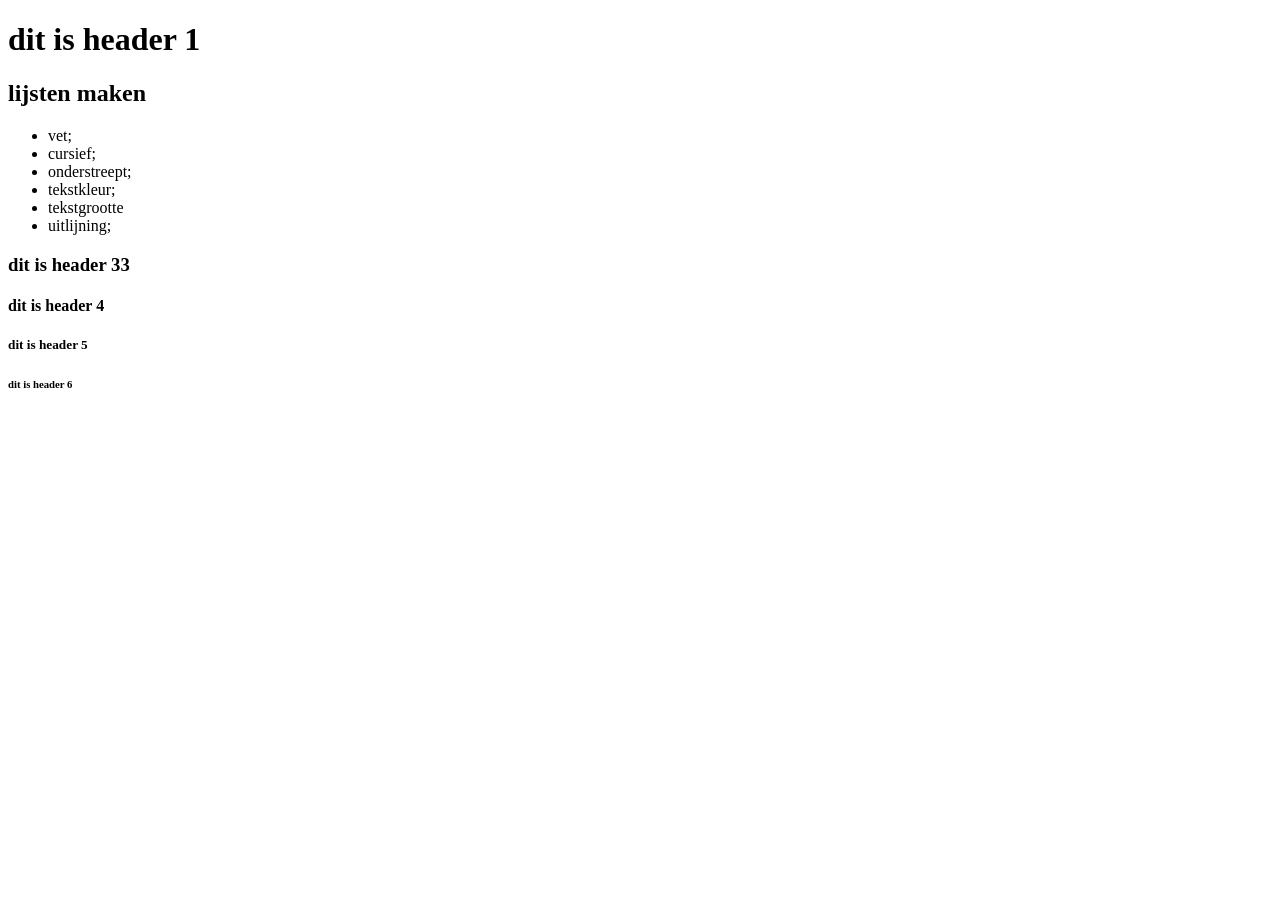
==== index.html @ 793a6b46 "title toegevoegd" ====
<!DOCTYPE html>
<html>
    <head>
    <title> website </title>
    </head>
    <body>
        <h1> dit is header 1 </h1>
        <h2> lijsten maken </h2>
        <ul>
        <li>vet; </li>
        <li>cursief; </li>
        <li>onderstreept; </li>
        <li>tekstkleur; </li>
        <li>tekstgrootte </li>
        <li>uitlijning; </li>
        </ul>
        <h3> dit is header 33 </h3>
        <h4> dit is header 4 </h4>
        <h5> dit is header 5 </h5>
        <h6> dit is header 6 </h6>
    
</body>

</html>
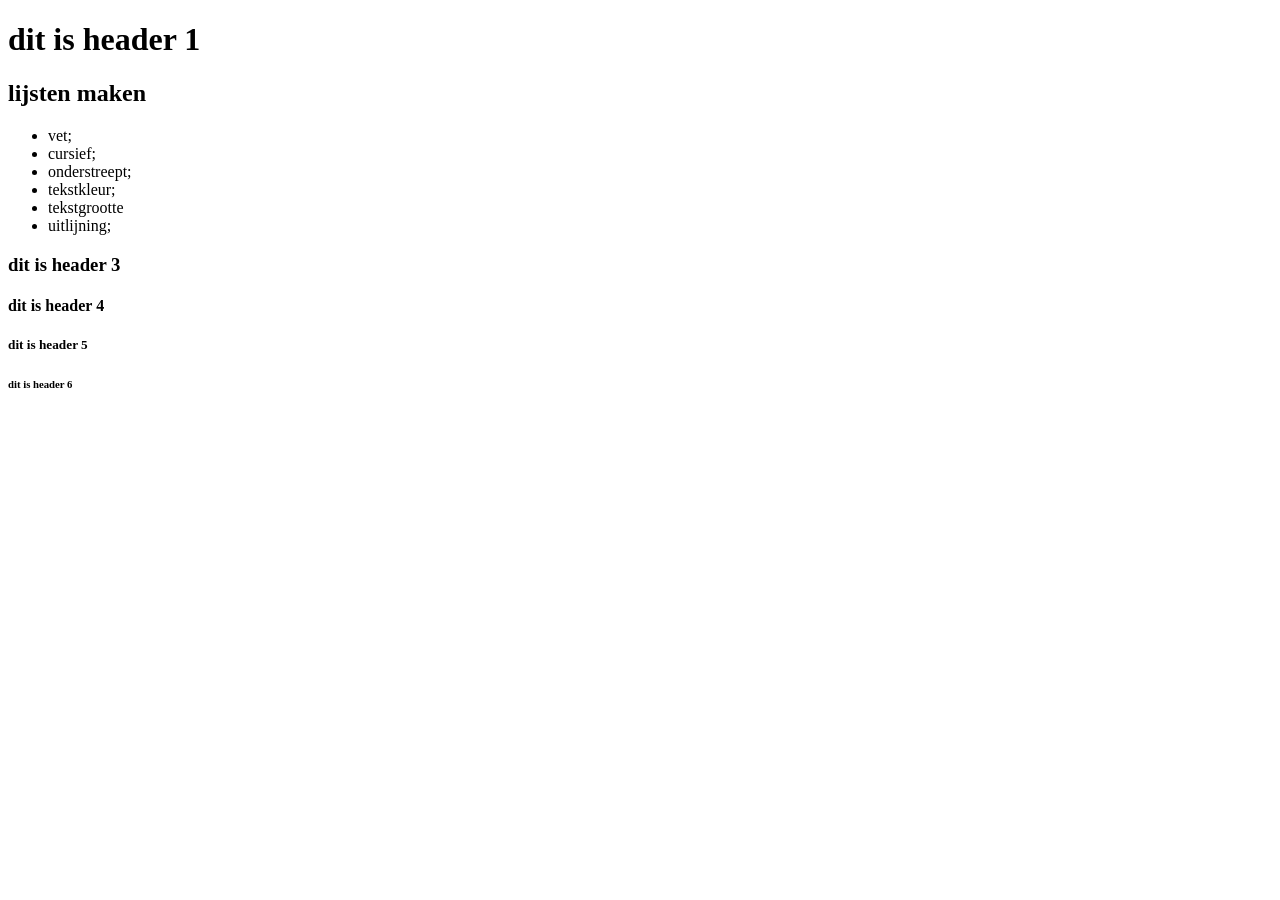
==== commit dafea828: "niks gwn iets verwijderd wat niet nodig was" ====
--- a/index.html
+++ b/index.html
@@ -14,7 +14,7 @@
         <li>tekstgrootte </li>
         <li>uitlijning; </li>
         </ul>
-        <h3> dit is header 33 </h3>
+        <h3> dit is header 3 </h3>
         <h4> dit is header 4 </h4>
         <h5> dit is header 5 </h5>
         <h6> dit is header 6 </h6>
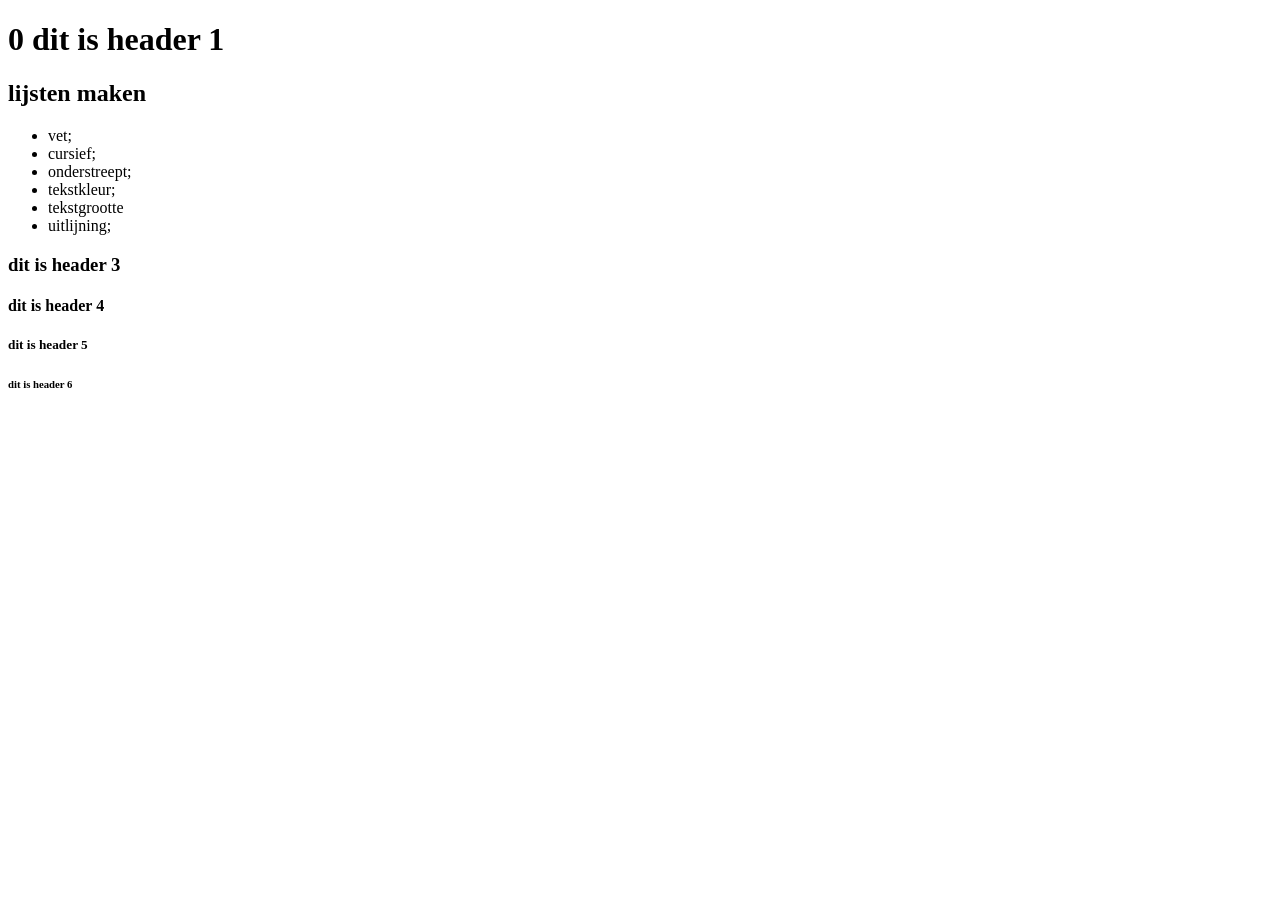
==== commit dd28c40b: "0" ====
--- a/index.html
+++ b/index.html
@@ -4,7 +4,7 @@
     <title> website </title>
     </head>
     <body>
-        <h1> dit is header 1 </h1>
+        <h1> 0           dit is header 1 </h1>
         <h2> lijsten maken </h2>
         <ul>
         <li>vet; </li>
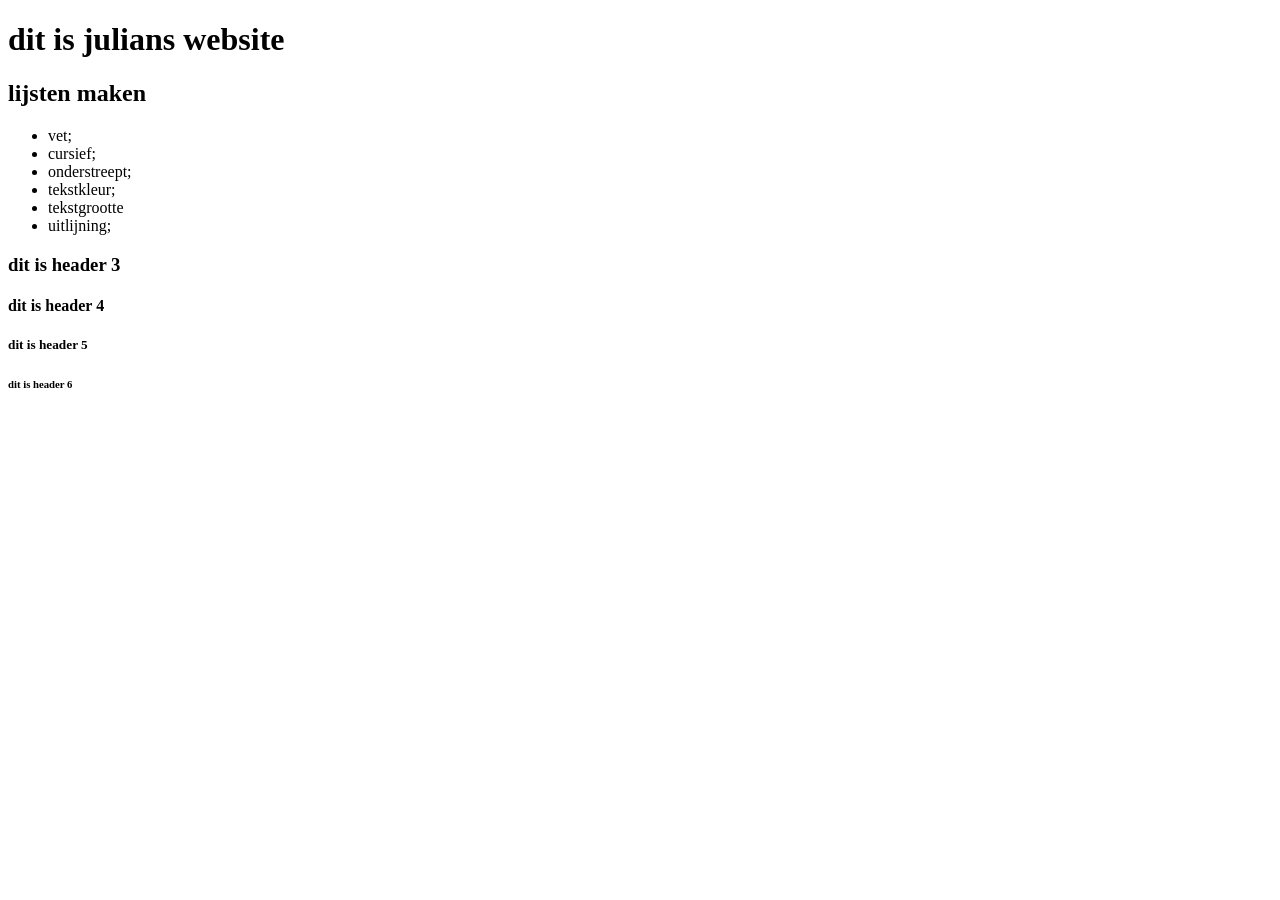
==== commit 9301e269: "m" ====
--- a/index.html
+++ b/index.html
@@ -4,7 +4,7 @@
     <title> website </title>
     </head>
     <body>
-        <h1> 0           dit is header 1 </h1>
+        <h1> dit is julians website </h1>
         <h2> lijsten maken </h2>
         <ul>
         <li>vet; </li>
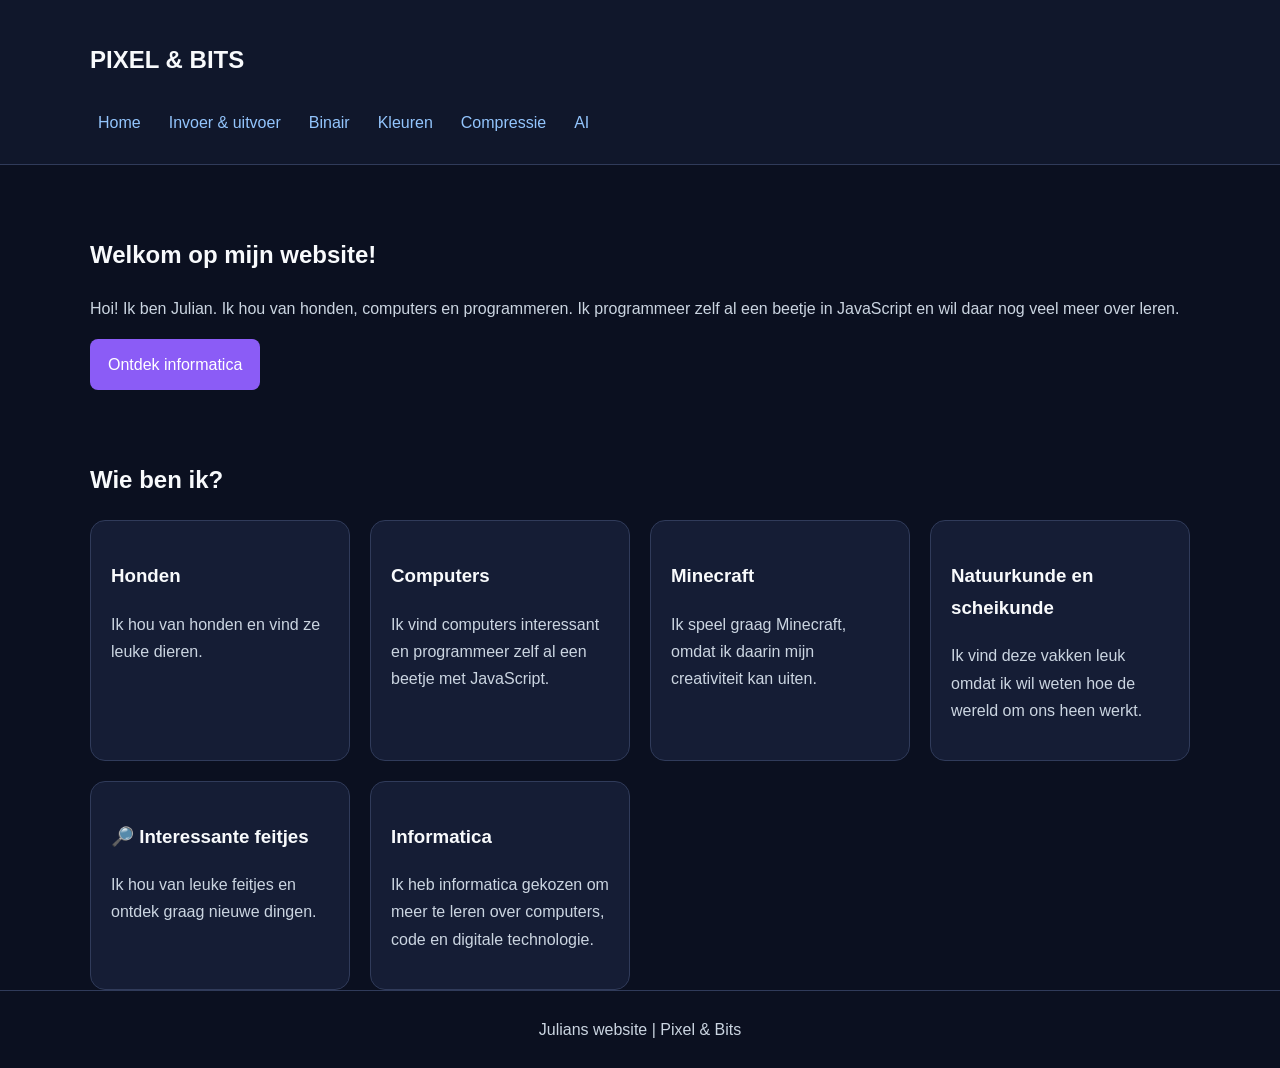
==== commit 5d3faf84: "Revise index.html with new layout and content Updated the HTML structure and added content for the w" ====
--- a/index.html
+++ b/index.html
@@ -1,24 +1,106 @@
+
 <!DOCTYPE html>
-<html>
-    <head>
-    <title> website </title>
-    </head>
-    <body>
-        <h1> dit is julians website </h1>
-        <h2> lijsten maken </h2>
-        <ul>
-        <li>vet; </li>
-        <li>cursief; </li>
-        <li>onderstreept; </li>
-        <li>tekstkleur; </li>
-        <li>tekstgrootte </li>
-        <li>uitlijning; </li>
-        </ul>
-        <h3> dit is header 3 </h3>
-        <h4> dit is header 4 </h4>
-        <h5> dit is header 5 </h5>
-        <h6> dit is header 6 </h6>
-    
+<html lang="nl">
+<head>
+    <!-- Instellingen van mijn website -->
+    <meta charset="UTF-8">
+    <meta name="viewport" content="width=device-width, initial-scale=1.0">
+    <title>Julians website | Pixel & Bits</title>
+
+    <!-- Koppel het CSS-bestand voor de kleuren -->
+    <link rel="stylesheet" href="style.css">
+</head>
+<body>
+
+    <!-- Menu bovenaan de website -->
+    <header>
+        <div class="container">
+            <h2>PIXEL & BITS</h2>
+            <nav>
+                <a href="index.html">Home</a>
+                <a href="invoer-verwerking-uitvoer.html">Invoer & uitvoer</a>
+                <a href="binair.html">Binair</a>
+                <a href="kleurmodellen.html">Kleuren</a>
+                <a href="compressie.html">Compressie</a>
+                <a href="ai.html">AI</a>
+            </nav>
+        </div>
+    </header>
+
+    <!-- Introductie -->
+    <main>
+        <section class="hero">
+            <div class="container">
+                <h1>Welkom op mijn website!</h1>
+                <p>
+                    Hoi! Ik ben Julian. Ik hou van honden, computers
+                    en programmeren. Ik programmeer zelf al een beetje
+                    in JavaScript en wil daar nog veel meer over leren.
+                </p>
+                <a class="button" href="invoer-verwerking-uitvoer.html">
+                    Ontdek informatica
+                </a>
+            </div>
+        </section>
+
+        <!-- Informatie over mijn interesses -->
+        <section class="container">
+            <h2>Wie ben ik?</h2>
+            <div class="grid">
+                <article class="card">
+                    <h3> Honden</h3>
+                    <p>Ik hou van honden en vind ze leuke dieren.</p>
+                </article>
+
+                <article class="card">
+                    <h3> Computers</h3>
+                    <p>
+                        Ik vind computers interessant en programmeer
+                        zelf al een beetje met JavaScript.
+                    </p>
+                </article>
+
+                <article class="card">
+                    <h3> Minecraft</h3>
+                    <p>
+                        Ik speel graag Minecraft, omdat ik daarin
+                        mijn creativiteit kan uiten.
+                    </p>
+                </article>
+
+                <article class="card">
+                    <h3> Natuurkunde en scheikunde</h3>
+                    <p>
+                        Ik vind deze vakken leuk omdat ik wil weten
+                        hoe de wereld om ons heen werkt.
+                    </p>
+                </article>
+
+                <article class="card">
+                    <h3>🔎 Interessante feitjes</h3>
+                    <p>
+                        Ik hou van leuke feitjes en ontdek graag
+                        nieuwe dingen.
+                    </p>
+                </article>
+
+                <article class="card">
+                    <h3> Informatica</h3>
+                    <p>
+                        Ik heb informatica gekozen om meer te leren
+                        over computers, code en digitale technologie.
+                    </p>
+                </article>
+            </div>
+        </section>
+    </main>
+
+    <!-- Onderaan de pagina -->
+    <footer>
+        <div class="container">
+            Julians website | Pixel & Bits
+        </div>
+    </footer>
+
 </body>
-
-</html>+</html>
--- a/style.css
+++ b/style.css
@@ -0,0 +1,120 @@
+/* Kleuren van mijn website */
+:root {
+    --achtergrond: #0b1020;
+    --kaart: #151d35;
+    --paars: #8b5cf6;
+    --lichtblauw: #93c5fd;
+    --wit: #f8fafc;
+    --tekst: #cbd5e1;
+}
+
+/* Algemene opmaak */
+* {
+    box-sizing: border-box;
+}
+
+body {
+    margin: 0;
+    font-family: Arial, sans-serif;
+    background: var(--achtergrond);
+    color: var(--tekst);
+    line-height: 1.7;
+}
+
+/* Inhoud in het midden */
+.container {
+    width: 92%;
+    max-width: 1100px;
+    margin: auto;
+}
+
+/* Menu bovenaan */
+header {
+    background: #10172b;
+    padding: 20px 0;
+    border-bottom: 1px solid #303b5a;
+}
+
+nav {
+    display: flex;
+    flex-wrap: wrap;
+    gap: 12px;
+}
+
+nav a {
+    color: var(--lichtblauw);
+    text-decoration: none;
+    padding: 8px;
+}
+
+nav a:hover {
+    background: var(--paars);
+    color: white;
+    border-radius: 8px;
+}
+
+/* Grote titel */
+.hero {
+    padding: 50px 0;
+}
+
+h1, h2, h3 {
+    color: var(--wit);
+}
+
+/* Kaarten met onderwerpen */
+.grid {
+    display: grid;
+    grid-template-columns: repeat(auto-fit, minmax(220px, 1fr));
+    gap: 20px;
+}
+
+.card {
+    background: var(--kaart);
+    border: 1px solid #303b5a;
+    border-radius: 15px;
+    padding: 20px;
+}
+
+/* Afbeeldingen */
+img {
+    max-width: 100%;
+    height: auto;
+    border-radius: 12px;
+}
+
+/* Paarse knoppen */
+.button {
+    display: inline-block;
+    background: var(--paars);
+    color: white;
+    padding: 12px 18px;
+    border-radius: 8px;
+    text-decoration: none;
+}
+
+/* Opmaak van video's */
+.video {
+    aspect-ratio: 16 / 9;
+    width: 100%;
+}
+
+.video iframe {
+    width: 100%;
+    height: 100%;
+    border: none;
+}
+
+/* Onderaan de pagina */
+footer {
+    padding: 25px;
+    text-align: center;
+    border-top: 1px solid #303b5a;
+}
+
+/* Opmaak voor kleine schermen */
+@media (max-width: 600px) {
+    .hero {
+        padding: 25px 0;
+    }
+}
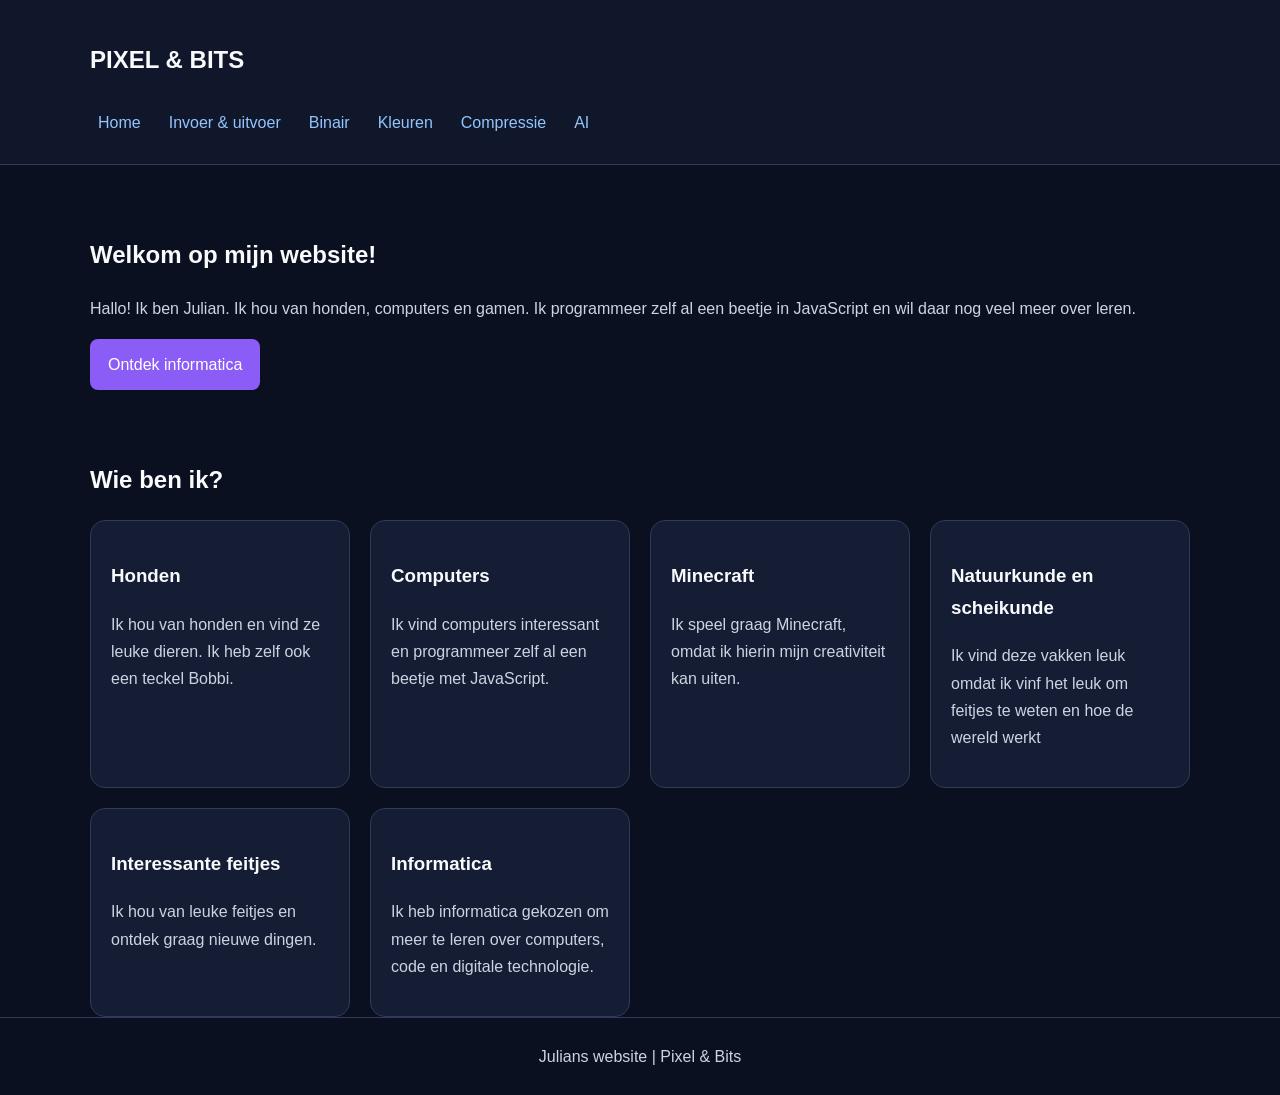
==== commit 277d5378: "Update personal introduction and interests" ====
--- a/index.html
+++ b/index.html
@@ -33,8 +33,8 @@
             <div class="container">
                 <h1>Welkom op mijn website!</h1>
                 <p>
-                    Hoi! Ik ben Julian. Ik hou van honden, computers
-                    en programmeren. Ik programmeer zelf al een beetje
+                    Hallo! Ik ben Julian. Ik hou van honden, computers
+                    en gamen. Ik programmeer zelf al een beetje
                     in JavaScript en wil daar nog veel meer over leren.
                 </p>
                 <a class="button" href="invoer-verwerking-uitvoer.html">
@@ -49,7 +49,7 @@
             <div class="grid">
                 <article class="card">
                     <h3> Honden</h3>
-                    <p>Ik hou van honden en vind ze leuke dieren.</p>
+                    <p>Ik hou van honden en vind ze leuke dieren. Ik heb zelf ook een teckel Bobbi.</p>
                 </article>
 
                 <article class="card">
@@ -63,7 +63,7 @@
                 <article class="card">
                     <h3> Minecraft</h3>
                     <p>
-                        Ik speel graag Minecraft, omdat ik daarin
+                        Ik speel graag Minecraft, omdat ik hierin
                         mijn creativiteit kan uiten.
                     </p>
                 </article>
@@ -71,13 +71,13 @@
                 <article class="card">
                     <h3> Natuurkunde en scheikunde</h3>
                     <p>
-                        Ik vind deze vakken leuk omdat ik wil weten
-                        hoe de wereld om ons heen werkt.
+                        Ik vind deze vakken leuk omdat ik vinf het leuk om feitjes te weten en
+                        hoe de wereld werkt
                     </p>
                 </article>
 
                 <article class="card">
-                    <h3>🔎 Interessante feitjes</h3>
+                    <h3> Interessante feitjes</h3>
                     <p>
                         Ik hou van leuke feitjes en ontdek graag
                         nieuwe dingen.
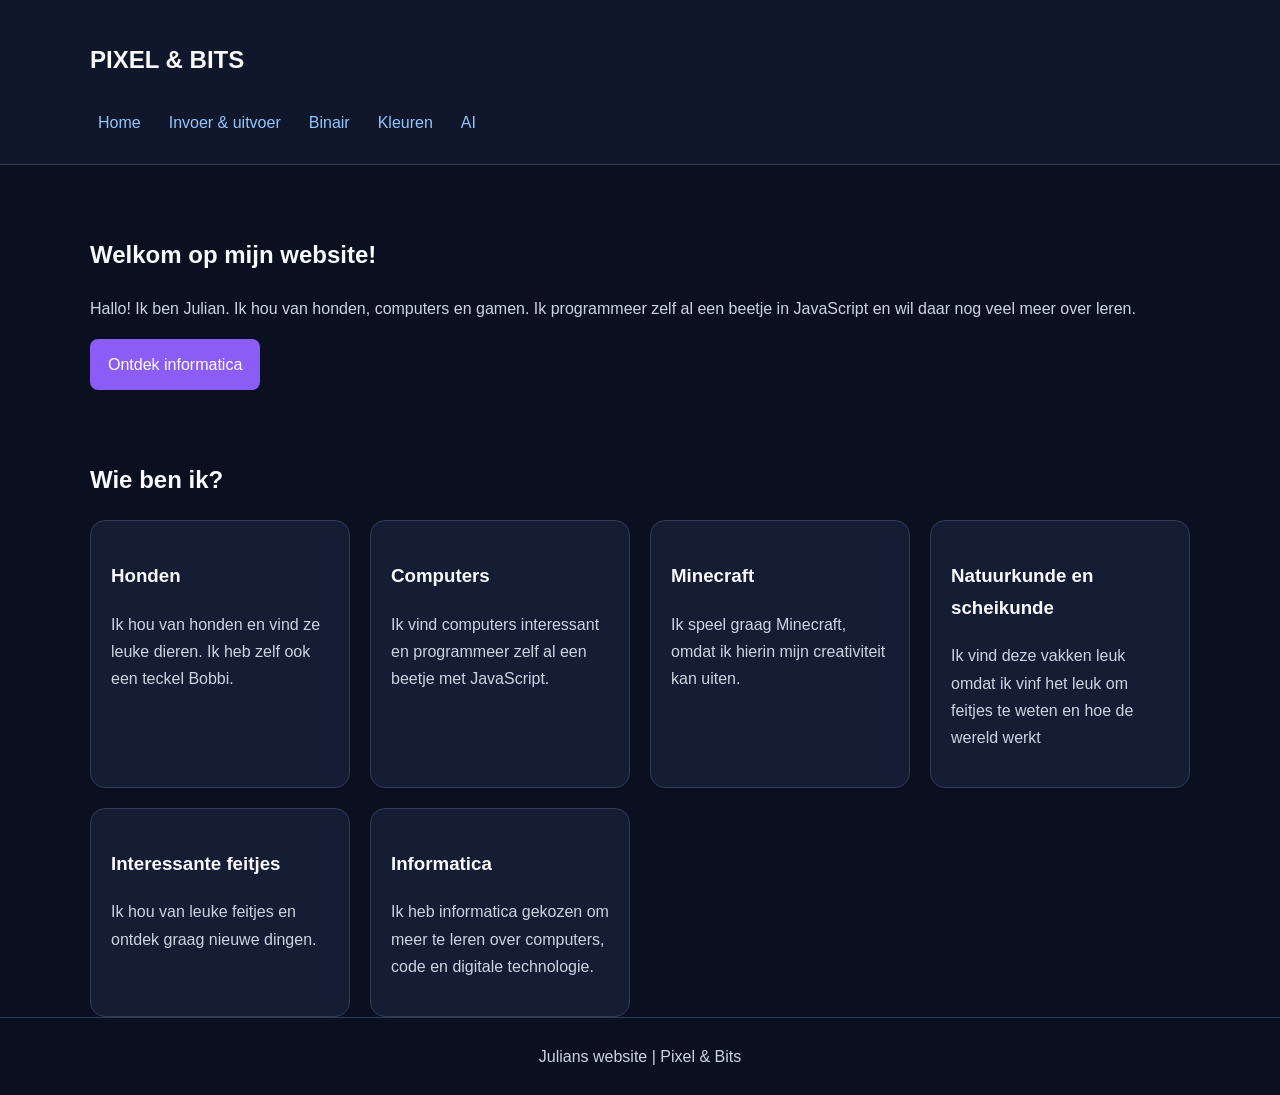
==== commit 3720cca5: "Remove 'Compressie' link from navigation" ====
--- a/index.html
+++ b/index.html
@@ -21,7 +21,6 @@
                 <a href="invoer-verwerking-uitvoer.html">Invoer & uitvoer</a>
                 <a href="binair.html">Binair</a>
                 <a href="kleurmodellen.html">Kleuren</a>
-                <a href="compressie.html">Compressie</a>
                 <a href="ai.html">AI</a>
             </nav>
         </div>
